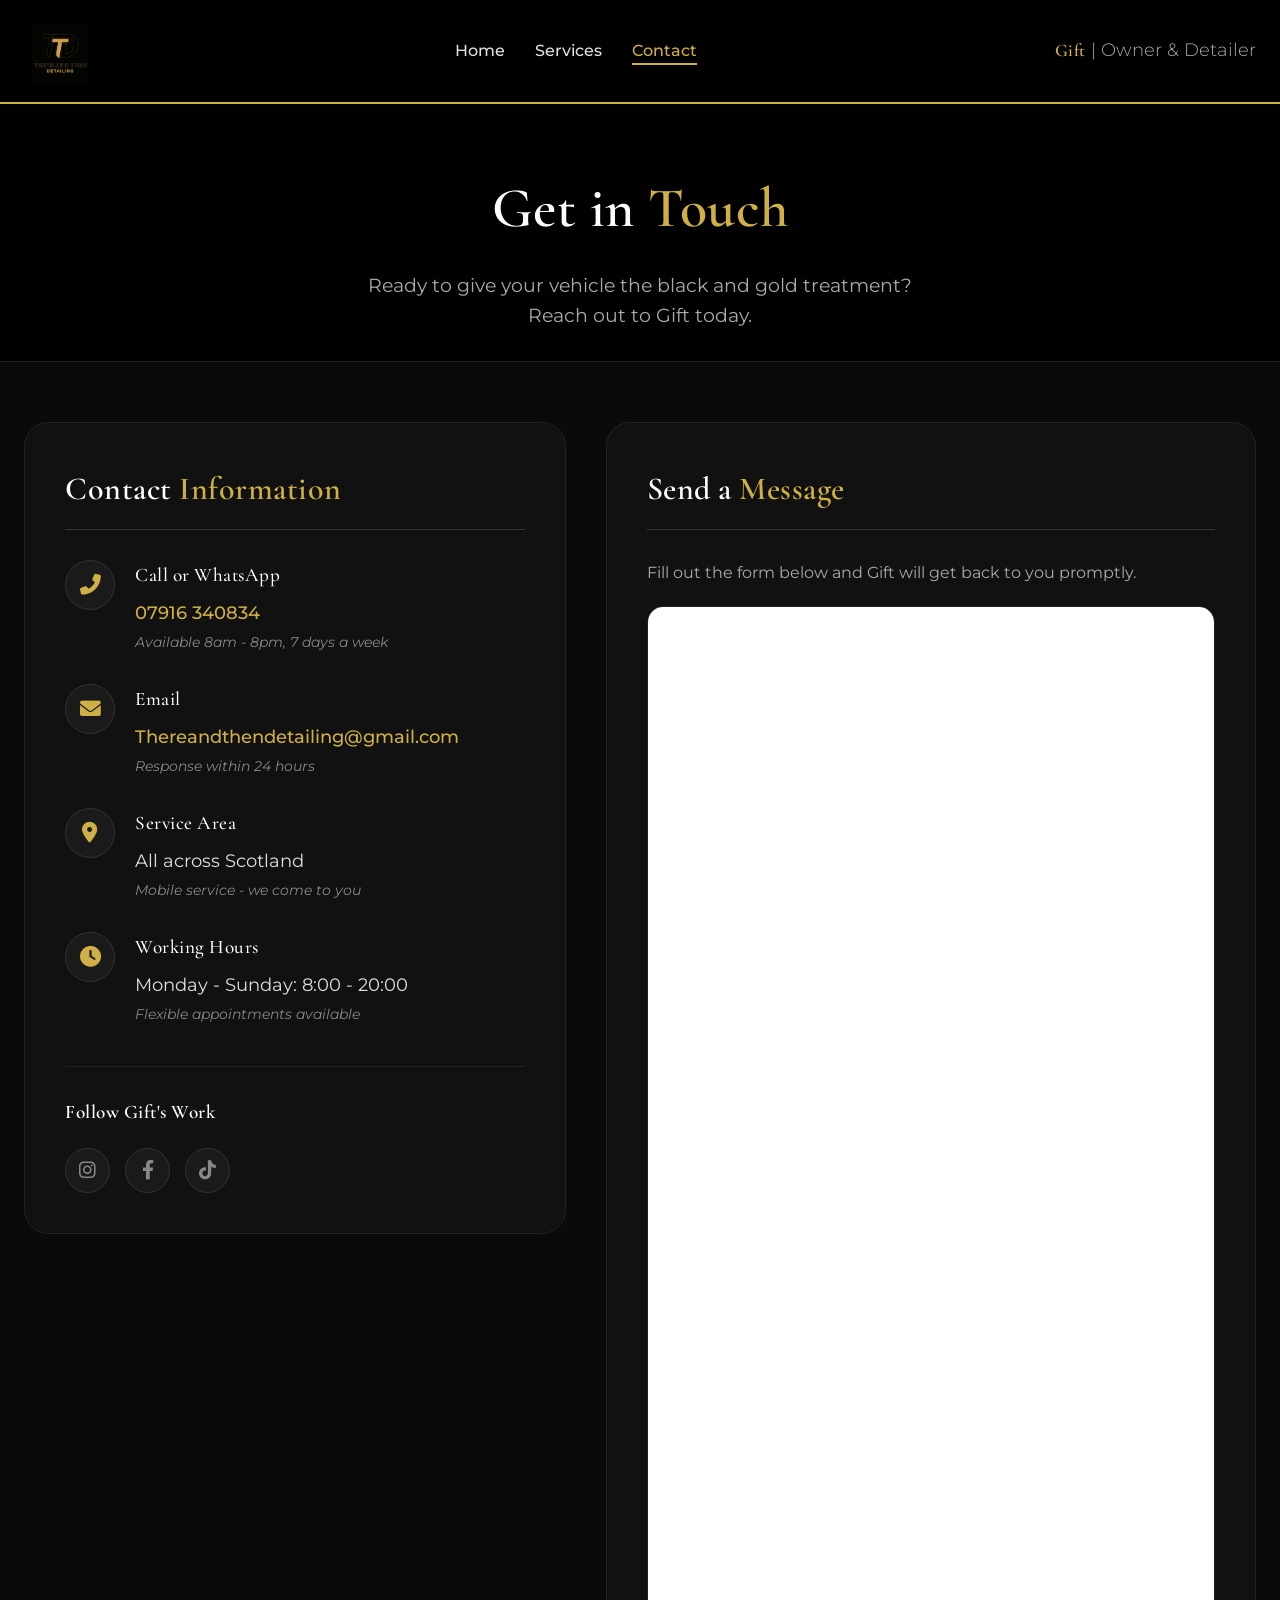
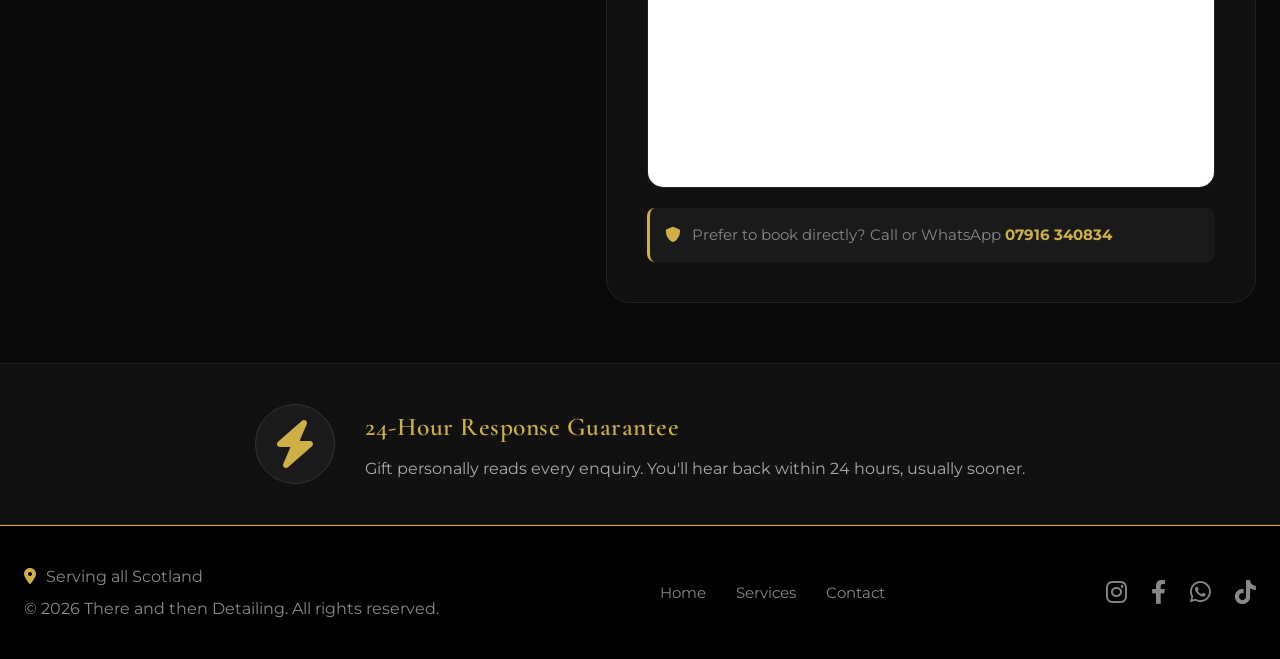
==== contact.html @ ac6754fb "included contact page" ====
<!DOCTYPE html>
<html lang="en">
<head>
  <meta charset="UTF-8">
  <meta name="viewport" content="width=device-width, initial-scale=1.0, maximum-scale=5.0">
  <title>Contact Us | There and then Detailing</title>
  
  <!-- SEO Meta -->
  <meta name="description" content="Contact There and then Detailing in Scotland. Book Gift for premium mobile car detailing. Call 07916340834 or email Thereandthendetailing@gmail.com">
  <meta name="keywords" content="contact car detailing Scotland, book valet, Gift detailer, mobile car wash contact">
  
  <!-- Open Graph -->
  <meta property="og:title" content="Contact There and then Detailing | Scotland">
  <meta property="og:description" content="Get in touch with Gift for premium black and gold detailing services.">
  <meta property="og:image" content="images/social-preview.jpg">
  
  <!-- Fonts & Icons -->
  <link rel="preconnect" href="https://fonts.googleapis.com">
  <link rel="preconnect" href="https://fonts.gstatic.com" crossorigin>
  <link href="https://fonts.googleapis.com/css2?family=Cormorant+Garamond:wght@400;600;700&family=Montserrat:wght@300;400;500;600&display=swap" rel="stylesheet">
  <link rel="stylesheet" href="https://cdnjs.cloudflare.com/ajax/libs/font-awesome/6.0.0-beta3/css/all.min.css">
  
  <!-- CSS -->
  <link rel="stylesheet" href="css/styles.css">
  <!-- Contact page specific styles -->
  <link rel="stylesheet" href="css/contact.css">
</head>
<body>
  <!-- HEADER (same as home page) -->
  <header class="header">
    <div class="container header-container">
      <div class="logo-area">
        <img src="images/Photo%2025-01-2026%2C%2010%2013%2051.jpg" alt="There and then Detailing Logo" class="logo-img" onerror="this.style.display='none'; this.nextElementSibling.style.display='block';">
        <div class="logo-fallback">There & Then</div>
      </div>
      <nav class="main-nav">
        <ul class="nav-links">
          <li><a href="index.html">Home</a></li>
          <li><a href="index.html#services">Services</a></li>
          <li><a href="contact.html" class="active">Contact</a></li>
        </ul>
      </nav>
      <div class="owner-tag">
        <span class="gold-text">Gift</span> <span class="owner-title">| Owner & Detailer</span>
      </div>
    </div>
  </header>

  <!-- CONTACT HERO -->
  <section class="contact-hero">
    <div class="container">
      <h1 class="page-title">Get in <span class="gold-text">Touch</span></h1>
      <p class="page-subtitle">Ready to give your vehicle the black and gold treatment? Reach out to Gift today.</p>
    </div>
  </section>

  <!-- CONTACT GRID -->
  <section class="contact-section">
    <div class="container">
      <div class="contact-grid">
        <!-- LEFT COLUMN - Contact Details -->
        <div class="contact-details-card">
          <h2 class="contact-card-title">Contact <span class="gold-text">Information</span></h2>
          
          <div class="contact-info-list">
            <!-- Phone -->
            <div class="contact-info-item">
              <div class="contact-icon">
                <i class="fas fa-phone-alt"></i>
              </div>
              <div class="contact-text">
                <h3>Call or WhatsApp</h3>
                <a href="tel:+447916340834" class="contact-link">07916 340834</a>
                <p class="contact-note">Available 8am - 8pm, 7 days a week</p>
              </div>
            </div>
            
            <!-- Email -->
            <div class="contact-info-item">
              <div class="contact-icon">
                <i class="fas fa-envelope"></i>
              </div>
              <div class="contact-text">
                <h3>Email</h3>
                <a href="mailto:Thereandthendetailing@gmail.com" class="contact-link">Thereandthendetailing@gmail.com</a>
                <p class="contact-note">Response within 24 hours</p>
              </div>
            </div>
            
            <!-- Location -->
            <div class="contact-info-item">
              <div class="contact-icon">
                <i class="fas fa-map-marker-alt"></i>
              </div>
              <div class="contact-text">
                <h3>Service Area</h3>
                <p class="contact-location">All across Scotland</p>
                <p class="contact-note">Mobile service - we come to you</p>
              </div>
            </div>
            
            <!-- Hours -->
            <div class="contact-info-item">
              <div class="contact-icon">
                <i class="fas fa-clock"></i>
              </div>
              <div class="contact-text">
                <h3>Working Hours</h3>
                <p class="contact-hours">Monday - Sunday: 8:00 - 20:00</p>
                <p class="contact-note">Flexible appointments available</p>
              </div>
            </div>
          </div>
          
          <!-- Social Links -->
          <div class="contact-social">
            <h3>Follow Gift's Work</h3>
            <div class="social-icons">
              <a href="#" aria-label="Instagram" class="social-icon"><i class="fab fa-instagram"></i></a>
              <a href="#" aria-label="Facebook" class="social-icon"><i class="fab fa-facebook-f"></i></a>
              <a href="#" aria-label="TikTok" class="social-icon"><i class="fab fa-tiktok"></i></a>
            </div>
          </div>
        </div>
        
        <!-- RIGHT COLUMN - Google Form -->
        <div class="contact-form-card">
          <h2 class="contact-card-title">Send a <span class="gold-text">Message</span></h2>
          <p class="form-intro">Fill out the form below and Gift will get back to you promptly.</p>
          
          <!-- Embedded Google Form -->
          <div class="form-container">
            <iframe src="https://docs.google.com/forms/d/e/1FAIpQLSdb9UoW27sQHLyPs6MBSXaahtcK2TwnNfQtTQ6817Glws_oNw/viewform?embedded=true" 
                    class="google-form"
                    frameborder="0" 
                    marginheight="0" 
                    marginwidth="0">
              Loading…
            </iframe>
          </div>
          
          <!-- Alternative direct contact note -->
          <p class="form-note">
            <i class="fas fa-shield-alt gold-icon"></i> 
            Prefer to book directly? Call or WhatsApp <strong>07916 340834</strong>
          </p>
        </div>
      </div>
    </div>
  </section>

  <!-- QUICK RESPONSE GUARANTEE -->
  <section class="response-banner">
    <div class="container">
      <div class="response-content">
        <i class="fas fa-bolt response-icon"></i>
        <div class="response-text">
          <h3>24-Hour Response Guarantee</h3>
          <p>Gift personally reads every enquiry. You'll hear back within 24 hours, usually sooner.</p>
        </div>
      </div>
    </div>
  </section>

  <!-- FOOTER -->
  <footer class="footer">
    <div class="container footer-content">
      <div class="footer-info">
        <p><i class="fas fa-map-marker-alt gold-icon"></i> Serving all Scotland</p>
        <p>&copy; 2026 There and then Detailing. All rights reserved.</p>
      </div>
      <div class="footer-nav">
        <a href="index.html">Home</a>
        <a href="index.html#services">Services</a>
        <a href="contact.html">Contact</a>
      </div>
      <div class="footer-social">
        <a href="https://www.instagram.com/thereandthendetailing/" aria-label="Instagram"><i class="fab fa-instagram"></i></a>
        <a href="https://www.facebook.com/ThereAndThenDetailing" aria-label="Facebook"><i class="fab fa-facebook-f"></i></a>
        <a href="https://wa.me/message/XXR4GZSARVKXA1" target="_blank" aria-label="WhatsApp">
        <i class="fab fa-whatsapp"></i>
        </a>
        <a href="https://www.tiktok.com/@thereandthendetailing" target="_blank" aria-label="TikTok">
        <i class="fab fa-tiktok"></i>
        </a>
      </div>
    </div>
  </footer>

  <!-- JavaScript -->
  <script src="js/script.js"></script>
</body>
</html>
---- css/styles.css ----
/* ===== css/styles.css ===== */
/* Black & Gold Theme - High End Detailing */

* {
  margin: 0;
  padding: 0;
  box-sizing: border-box;
}

body {
  font-family: 'Montserrat', sans-serif;
  background-color: #0a0a0a; /* deep black */
  color: #e0e0e0;
  line-height: 1.6;
  scroll-behavior: smooth;
}

h1, h2, h3, h4, .gold-text {
  font-family: 'Cormorant Garamond', serif;
  font-weight: 600;
  letter-spacing: 0.5px;
}

.container {
  max-width: 1280px;
  margin: 0 auto;
  padding: 0 24px;
}

/* HEADER */
.header {
  background: #000000;
  border-bottom: 2px solid #cfb046;
  padding: 16px 0;
  position: sticky;
  top: 0;
  z-index: 100;
}

.header-container {
  display: flex;
  align-items: center;
  justify-content: space-between;
  flex-wrap: wrap;
  gap: 16px;
}

.logo-area {
  display: flex;
  align-items: center;
  gap: 16px;
}

.logo-img {
  height: 70px;
  width: auto;
  max-width: 200px;
  object-fit: contain;
  padding: 4px 8px;
  border-radius: 4px;
}

.logo-fallback {
  display: none;
  font-size: 1.8rem;
  font-weight: 700;
  color: #cfb046;
  font-family: 'Cormorant Garamond', serif;
}

/* Navigation Styles - Integrated */
.main-nav {
  margin: 0 20px;
}

.nav-links {
  display: flex;
  list-style: none;
  gap: 30px;
}

.nav-links a {
  color: #e0e0e0;
  text-decoration: none;
  font-weight: 500;
  transition: color 0.3s ease;
  position: relative;
  font-size: 1rem;
}

.nav-links a:hover,
.nav-links a.active {
  color: #cfb046;
}

.nav-links a.active::after {
  content: '';
  position: absolute;
  bottom: -5px;
  left: 0;
  width: 100%;
  height: 2px;
  background: #cfb046;
}

.owner-tag {
  font-size: 1.1rem;
}

.owner-tag .gold-text {
  color: #cfb046;
  font-weight: 600;
}

.owner-title {
  color: #aaa;
  font-weight: 300;
}

/* HERO */
.hero {
  background: linear-gradient(rgba(0, 0, 0, 0.85), rgba(0, 0, 0, 0.9)), url('https://images.unsplash.com/photo-1607863680198-23d4b2565df6?ixlib=rb-4.0.3&auto=format&fit=crop&w=2070&q=80');
  background-size: cover;
  background-position: center 30%;
  min-height: 500px;
  display: flex;
  align-items: center;
  text-align: center;
  border-bottom: 1px solid #cfb046;
}

.hero-content {
  max-width: 800px;
  margin: 0 auto;
}

.hero-title {
  font-size: 3.5rem;
  font-weight: 700;
  margin-bottom: 16px;
  color: #fff;
}

.hero-subtitle {
  font-size: 1.3rem;
  margin-bottom: 32px;
  color: #ccc;
}

.btn {
  display: inline-block;
  padding: 14px 36px;
  text-decoration: none;
  font-weight: 600;
  letter-spacing: 1px;
  transition: all 0.3s ease;
  border: 2px solid transparent;
}

.btn-gold {
  background: #cfb046;
  color: #000;
  border-color: #cfb046;
}

.btn-gold:hover {
  background: transparent;
  color: #cfb046;
}

/* SECTION TITLES */
.section-title {
  font-size: 2.8rem;
  text-align: center;
  margin-bottom: 16px;
  color: #fff;
}

.section-subtitle {
  text-align: center;
  color: #aaa;
  margin-bottom: 48px;
  font-size: 1.1rem;
}

.gold-text {
  color: #cfb046;
}

.gold-icon {
  color: #cfb046;
  margin-right: 6px;
}

/* FILTER BAR */
.filter-sort-bar {
  display: flex;
  flex-wrap: wrap;
  justify-content: space-between;
  align-items: center;
  background: #111;
  padding: 20px 24px;
  border-radius: 8px;
  margin-bottom: 40px;
  border-left: 4px solid #cfb046;
  gap: 20px;
}

.filter-group, .sort-group {
  display: flex;
  align-items: center;
  gap: 12px;
  flex-wrap: wrap;
}

.filter-group label, .sort-group label {
  font-weight: 500;
  color: #cfb046;
}

.filter-select {
  background: #1e1e1e;
  border: 1px solid #333;
  color: #fff;
  padding: 10px 20px;
  border-radius: 40px;
  font-family: 'Montserrat', sans-serif;
  cursor: pointer;
  outline: none;
  min-width: 200px;
}

.filter-select:hover {
  border-color: #cfb046;
}

/* SERVICES GRID */
.services-grid {
  display: grid;
  grid-template-columns: repeat(auto-fill, minmax(320px, 1fr));
  gap: 30px;
  margin-bottom: 40px;
}

.service-card {
  background: #111;
  border: 1px solid #222;
  border-radius: 16px;
  padding: 28px 24px;
  transition: transform 0.3s ease, border-color 0.3s ease;
  box-shadow: 0 10px 20px rgba(0,0,0,0.5);
  display: flex;
  flex-direction: column;
}

.service-card:hover {
  transform: translateY(-5px);
  border-color: #cfb046;
}

.service-header {
  display: flex;
  justify-content: space-between;
  align-items: center;
  margin-bottom: 16px;
  padding-bottom: 12px;
  border-bottom: 1px dashed #333;
}

.service-name {
  font-size: 1.8rem;
  font-weight: 700;
  color: #fff;
}

.service-badge {
  background: #cfb046;
  color: #000;
  padding: 4px 10px;
  border-radius: 40px;
  font-size: 0.8rem;
  font-weight: 600;
  letter-spacing: 0.5px;
}

.service-price {
  margin-bottom: 20px;
}

.price-row {
  display: flex;
  justify-content: space-between;
  padding: 8px 0;
  border-bottom: 1px dotted #2a2a2a;
}

.price-label {
  color: #aaa;
  font-weight: 400;
}

.price-value {
  color: #cfb046;
  font-weight: 600;
  font-size: 1.2rem;
}

.service-features {
  list-style: none;
  margin: 16px 0 20px;
  flex-grow: 1;
}

.service-features li {
  padding: 8px 0;
  border-bottom: 1px solid #1e1e1e;
  display: flex;
  align-items: center;
  gap: 10px;
}

.service-features li i {
  color: #cfb046;
  font-size: 0.9rem;
  width: 20px;
}

.service-card .btn {
  margin-top: 16px;
  text-align: center;
  background: transparent;
  border: 1px solid #cfb046;
  color: #cfb046;
  padding: 12px;
  border-radius: 40px;
  font-size: 0.9rem;
}

.service-card .btn:hover {
  background: #cfb046;
  color: #000;
}

/* TERMS NOTE */
.terms-note {
  background: #111;
  padding: 24px;
  border-radius: 8px;
  margin: 40px 0;
  border-left: 6px solid #cfb046;
  font-size: 0.95rem;
  color: #ccc;
}

.terms-note i {
  font-size: 1.2rem;
}

/* TEAM SECTION */
.team {
  background: #0a0a0a;
  padding: 60px 0;
  border-top: 1px solid #222;
  border-bottom: 1px solid #222;
}

.owner-card {
  display: flex;
  align-items: center;
  gap: 50px;
  background: #111;
  border-radius: 24px;
  padding: 40px;
  max-width: 900px;
  margin: 0 auto;
  border: 1px solid #2a2a2a;
}

.owner-info h3 {
  font-size: 2.2rem;
  color: #cfb046;
  margin-bottom: 8px;
}

.owner-role {
  color: #888;
  margin-bottom: 16px;
  font-weight: 300;
  letter-spacing: 1px;
}

.owner-bio {
  color: #ccc;
  line-height: 1.8;
}

.owner-image-placeholder {
  font-size: 160px;
  color: #2a2a2a;
  line-height: 1;
}

.owner-image-placeholder i {
  color: #333;
}

/* FOOTER */
.footer {
  background: #000;
  padding: 32px 0;
  border-top: 1px solid #cfb046;
}

.footer-content {
  display: flex;
  justify-content: space-between;
  align-items: center;
  flex-wrap: wrap;
  gap: 24px;
}

.footer-info p {
  color: #888;
  margin: 6px 0;
}

/* Footer Navigation */
.footer-nav {
  display: flex;
  gap: 30px;
}

.footer-nav a {
  color: #888;
  text-decoration: none;
  transition: color 0.3s ease;
  font-size: 0.95rem;
}

.footer-nav a:hover {
  color: #cfb046;
}

.footer-social {
  display: flex;
  gap: 24px;
}

.footer-social a {
  color: #888;
  font-size: 1.5rem;
  transition: color 0.3s ease;
}

.footer-social a:hover {
  color: #cfb046;
}

/* ===== RESPONSIVE STYLES ===== */
/* Large Tablets */
@media (max-width: 992px) {
  .header-container {
    justify-content: center;
  }
  
  .main-nav {
    order: 3;
    width: 100%;
    margin: 10px 0 0;
  }
  
  .nav-links {
    justify-content: center;
    flex-wrap: wrap;
  }
  
  .owner-tag {
    margin-left: auto;
  }
}

/* Tablets */
@media (max-width: 768px) {
  .hero-title {
    font-size: 2.5rem;
  }
  
  .hero-subtitle {
    font-size: 1.1rem;
  }
  
  .section-title {
    font-size: 2.2rem;
  }
  
  .filter-sort-bar {
    flex-direction: column;
    align-items: stretch;
  }
  
  .filter-group, .sort-group {
    justify-content: space-between;
  }
  
  .filter-select {
    width: 100%;
  }
  
  .owner-card {
    flex-direction: column;
    text-align: center;
    padding: 30px 20px;
    gap: 20px;
  }
  
  .owner-image-placeholder {
    font-size: 120px;
  }
  
  .services-grid {
    grid-template-columns: 1fr;
  }
  
  .footer-content {
    flex-direction: column;
    text-align: center;
    gap: 20px;
  }
  
  .footer-nav {
    justify-content: center;
  }
  
  .footer-social {
    justify-content: center;
  }
}

/* Mobile Phones */
@media (max-width: 480px) {
  .header-container {
    flex-direction: column;
    text-align: center;
  }
  
  .logo-area {
    justify-content: center;
  }
  
  .logo-img {
    height: 60px;
  }
  
  .main-nav {
    margin: 10px 0;
  }
  
  .nav-links {
    gap: 15px;
  }
  
  .nav-links a {
    font-size: 0.9rem;
  }
  
  .owner-tag {
    font-size: 1rem;
  }
  
  .hero {
    min-height: 400px;
  }
  
  .hero-title {
    font-size: 2rem;
  }
  
  .hero-subtitle {
    font-size: 1rem;
    margin-bottom: 24px;
  }
  
  .btn {
    padding: 12px 28px;
    font-size: 0.9rem;
  }
  
  .section-title {
    font-size: 1.8rem;
  }
  
  .section-subtitle {
    font-size: 1rem;
    margin-bottom: 30px;
  }
  
  .filter-sort-bar {
    padding: 15px;
  }
  
  .filter-group, .sort-group {
    flex-direction: column;
    align-items: flex-start;
    width: 100%;
  }
  
  .filter-group label, .sort-group label {
    margin-bottom: 5px;
  }
  
  .service-card {
    padding: 20px 16px;
  }
  
  .service-name {
    font-size: 1.5rem;
  }
  
  .price-row {
    flex-direction: column;
    gap: 4px;
  }
  
  .price-label {
    font-size: 0.9rem;
  }
  
  .price-value {
    font-size: 1.1rem;
  }
  
  .service-features li {
    font-size: 0.9rem;
  }
  
  .terms-note {
    padding: 18px;
    font-size: 0.85rem;
  }
  
  .owner-info h3 {
    font-size: 1.8rem;
  }
  
  .owner-role {
    font-size: 0.9rem;
  }
  
  .owner-bio {
    font-size: 0.9rem;
  }
  
  .footer-nav {
    flex-wrap: wrap;
    gap: 20px;
  }
  
  .footer-nav a {
    font-size: 0.9rem;
  }
  
  .footer-social {
    gap: 20px;
  }
  
  .footer-social a {
    font-size: 1.3rem;
  }
}

/* Small Mobile Phones */
@media (max-width: 360px) {
  .nav-links {
    gap: 10px;
  }
  
  .nav-links a {
    font-size: 0.8rem;
  }
  
  .hero-title {
    font-size: 1.8rem;
  }
  
  .service-name {
    font-size: 1.3rem;
  }
  
  .service-badge {
    font-size: 0.7rem;
    padding: 3px 8px;
  }
}
---- css/contact.css ----
/* ===== css/contact.css ===== */
/* Contact page specific styles - Black & Gold Theme */

/* Navigation styles (add to main styles.css as well) */
.main-nav {
  margin: 0 20px;
}

.nav-links {
  display: flex;
  list-style: none;
  gap: 30px;
}

.nav-links a {
  color: #e0e0e0;
  text-decoration: none;
  font-weight: 500;
  transition: color 0.3s ease;
  position: relative;
}

.nav-links a:hover,
.nav-links a.active {
  color: #cfb046;
}

.nav-links a.active::after {
  content: '';
  position: absolute;
  bottom: -5px;
  left: 0;
  width: 100%;
  height: 2px;
  background: #cfb046;
}

/* Contact Hero */
.contact-hero {
  padding: 60px 0 30px;
  background: linear-gradient(rgba(0, 0, 0, 0.9), rgba(0, 0, 0, 0.95));
  text-align: center;
  border-bottom: 1px solid #222;
}

.page-title {
  font-size: 3.5rem;
  color: #fff;
  margin-bottom: 16px;
}

.page-subtitle {
  font-size: 1.2rem;
  color: #aaa;
  max-width: 600px;
  margin: 0 auto;
}

/* Contact Section */
.contact-section {
  padding: 60px 0;
  background: #0a0a0a;
}

.contact-grid {
  display: grid;
  grid-template-columns: 1fr 1.2fr;
  gap: 40px;
  align-items: start;
}

/* Cards */
.contact-details-card,
.contact-form-card {
  background: #111;
  border: 1px solid #222;
  border-radius: 24px;
  padding: 40px;
  transition: transform 0.3s ease, border-color 0.3s ease;
}

.contact-details-card:hover,
.contact-form-card:hover {
  border-color: #cfb046;
  transform: translateY(-5px);
}

.contact-card-title {
  font-size: 2rem;
  color: #fff;
  margin-bottom: 30px;
  font-family: 'Cormorant Garamond', serif;
  border-bottom: 1px solid #333;
  padding-bottom: 15px;
}

/* Contact Info List */
.contact-info-list {
  display: flex;
  flex-direction: column;
  gap: 30px;
  margin-bottom: 40px;
}

.contact-info-item {
  display: flex;
  gap: 20px;
  align-items: flex-start;
}

.contact-icon {
  width: 50px;
  height: 50px;
  background: #1a1a1a;
  border-radius: 50%;
  display: flex;
  align-items: center;
  justify-content: center;
  border: 1px solid #333;
  transition: all 0.3s ease;
}

.contact-info-item:hover .contact-icon {
  border-color: #cfb046;
  background: #222;
}

.contact-icon i {
  font-size: 1.3rem;
  color: #cfb046;
}

.contact-text h3 {
  color: #fff;
  font-size: 1.2rem;
  margin-bottom: 8px;
  font-weight: 500;
}

.contact-link {
  color: #cfb046;
  text-decoration: none;
  font-size: 1.1rem;
  font-weight: 500;
  transition: color 0.3s ease;
  display: inline-block;
  margin-bottom: 4px;
}

.contact-link:hover {
  color: #e5c25b;
  text-decoration: underline;
}

.contact-note {
  color: #888;
  font-size: 0.9rem;
  font-style: italic;
}

.contact-location,
.contact-hours {
  color: #e0e0e0;
  font-size: 1.1rem;
  margin-bottom: 4px;
}

/* Social Section */
.contact-social {
  border-top: 1px solid #222;
  padding-top: 30px;
}

.contact-social h3 {
  color: #fff;
  font-size: 1.2rem;
  margin-bottom: 20px;
}

.social-icons {
  display: flex;
  gap: 15px;
}

.social-icon {
  width: 45px;
  height: 45px;
  background: #1a1a1a;
  border-radius: 50%;
  display: flex;
  align-items: center;
  justify-content: center;
  color: #888;
  font-size: 1.2rem;
  transition: all 0.3s ease;
  border: 1px solid #333;
  text-decoration: none;
}

.social-icon:hover {
  background: #cfb046;
  color: #000;
  border-color: #cfb046;
}

/* Form Container */
.form-container {
  margin: 20px 0;
  border-radius: 16px;
  overflow: hidden;
  border: 1px solid #222;
  background: #000;
}

.google-form {
  width: 100%;
  height: 1180px;
  display: block;
  background: #000;
}

/* Form intro and note */
.form-intro {
  color: #aaa;
  margin-bottom: 20px;
  font-size: 1rem;
}

.form-note {
  color: #888;
  font-size: 0.95rem;
  margin-top: 20px;
  padding: 15px;
  background: #1a1a1a;
  border-radius: 8px;
  border-left: 3px solid #cfb046;
}

.form-note i {
  margin-right: 8px;
}

.form-note strong {
  color: #cfb046;
}

/* Response Banner */
.response-banner {
  background: #111;
  padding: 40px 0;
  border-top: 1px solid #222;
  border-bottom: 1px solid #222;
}

.response-content {
  display: flex;
  align-items: center;
  justify-content: center;
  gap: 30px;
  max-width: 800px;
  margin: 0 auto;
  text-align: left;
}

.response-icon {
  font-size: 3rem;
  color: #cfb046;
  background: #1a1a1a;
  width: 80px;
  height: 80px;
  border-radius: 50%;
  display: flex;
  align-items: center;
  justify-content: center;
  border: 1px solid #333;
}

.response-text h3 {
  color: #cfb046;
  font-size: 1.6rem;
  margin-bottom: 8px;
  font-family: 'Cormorant Garamond', serif;
}

.response-text p {
  color: #aaa;
  font-size: 1rem;
}

/* Footer navigation */
.footer-nav {
  display: flex;
  gap: 30px;
}

.footer-nav a {
  color: #888;
  text-decoration: none;
  transition: color 0.3s ease;
}

.footer-nav a:hover {
  color: #cfb046;
}

/* Responsive Design */
@media (max-width: 992px) {
  .contact-grid {
    grid-template-columns: 1fr;
    gap: 30px;
  }
  
  .page-title {
    font-size: 2.8rem;
  }
}

@media (max-width: 768px) {
  .header-container {
    flex-direction: column;
    gap: 15px;
  }
  
  .nav-links {
    gap: 20px;
  }
  
  .contact-details-card,
  .contact-form-card {
    padding: 30px 20px;
  }
  
  .contact-info-item {
    flex-direction: column;
    align-items: center;
    text-align: center;
  }
  
  .contact-icon {
    margin-bottom: 10px;
  }
  
  .response-content {
    flex-direction: column;
    text-align: center;
    gap: 15px;
  }
  
  .footer-content {
    flex-direction: column;
    text-align: center;
    gap: 20px;
  }
  
  .google-form {
    height: 1300px; /* Slightly taller for mobile */
  }
}

@media (max-width: 480px) {
  .page-title {
    font-size: 2.2rem;
  }
  
  .nav-links {
    flex-wrap: wrap;
    justify-content: center;
  }
  
  .contact-card-title {
    font-size: 1.8rem;
  }
  
  .google-form {
    height: 1400px;
  }
}

/* Google Form Dark Theme Override */
.google-form {
  color-scheme: dark;
}

/* Ensure iframe content is readable */
.google-form {
  background: #000;
}

/* Loading state */
.google-form::before {
  content: "Loading form...";
  display: block;
  padding: 40px;
  text-align: center;
  color: #888;
}
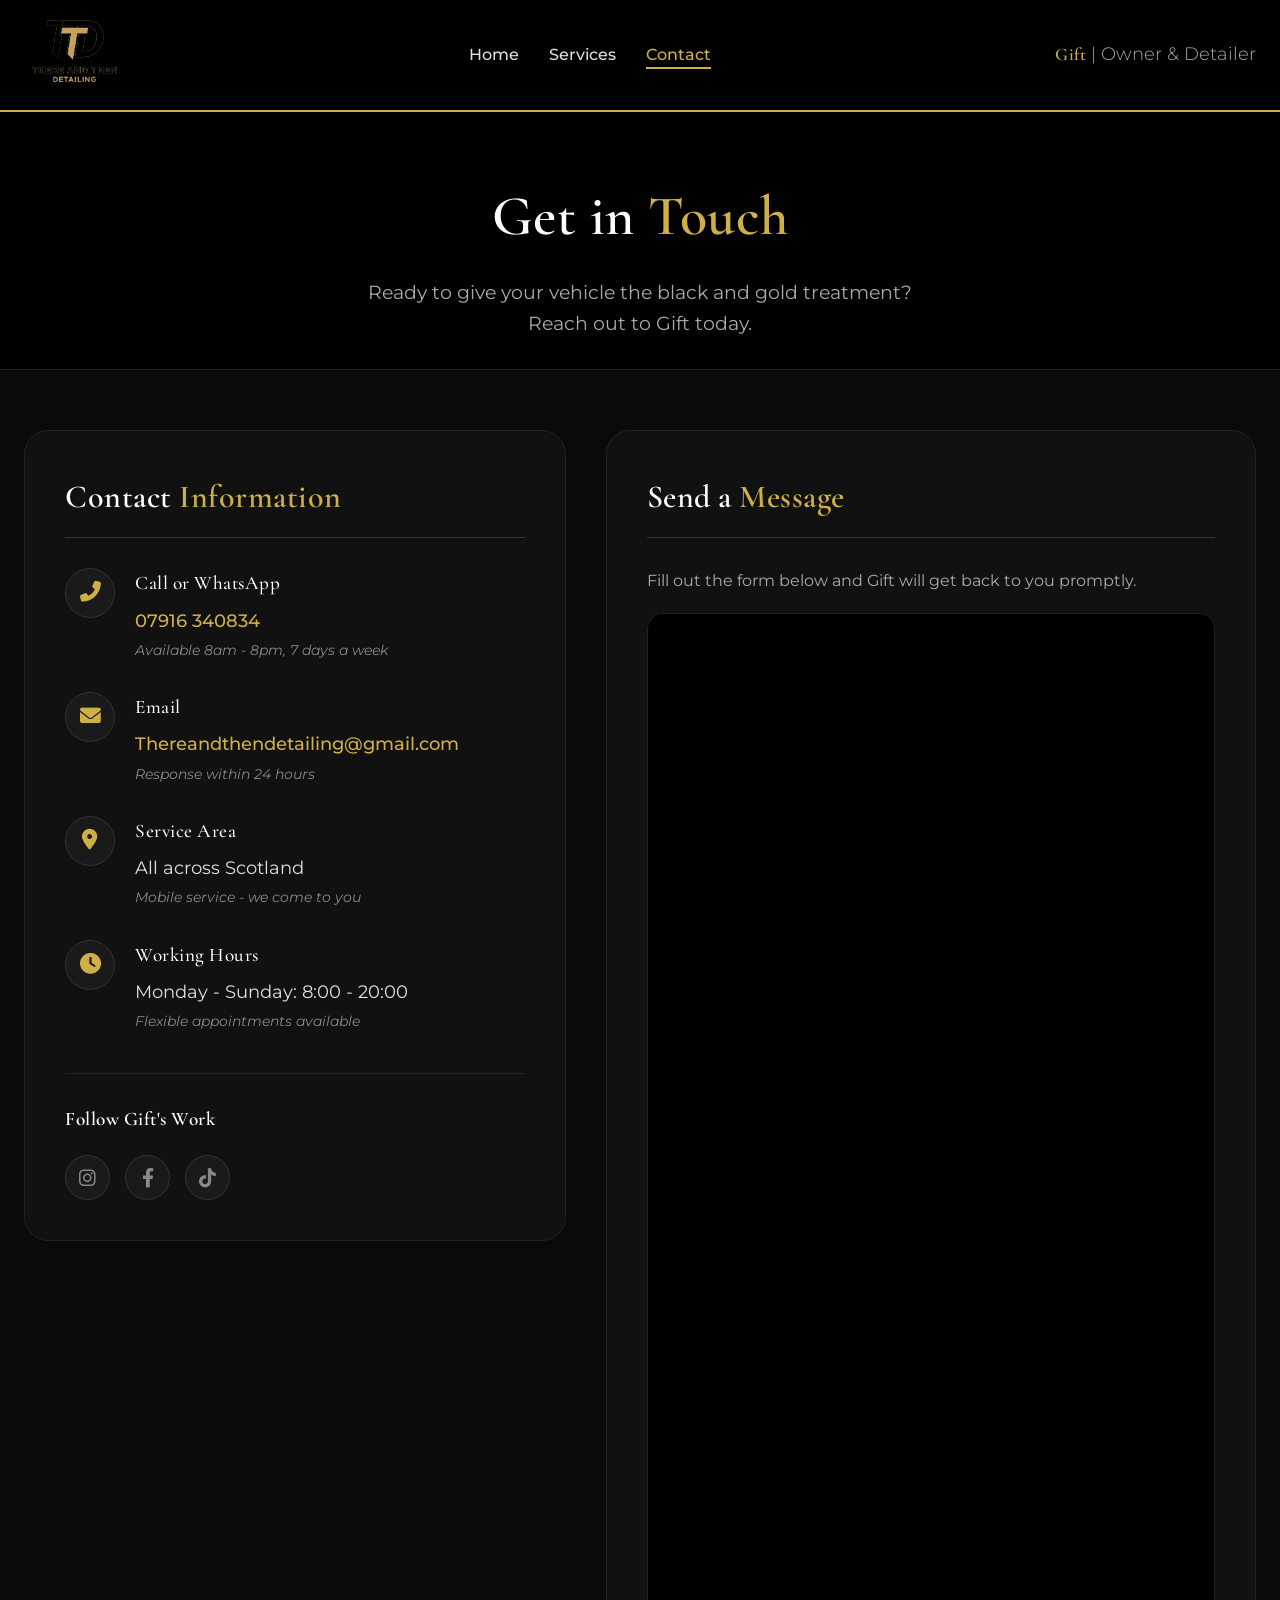
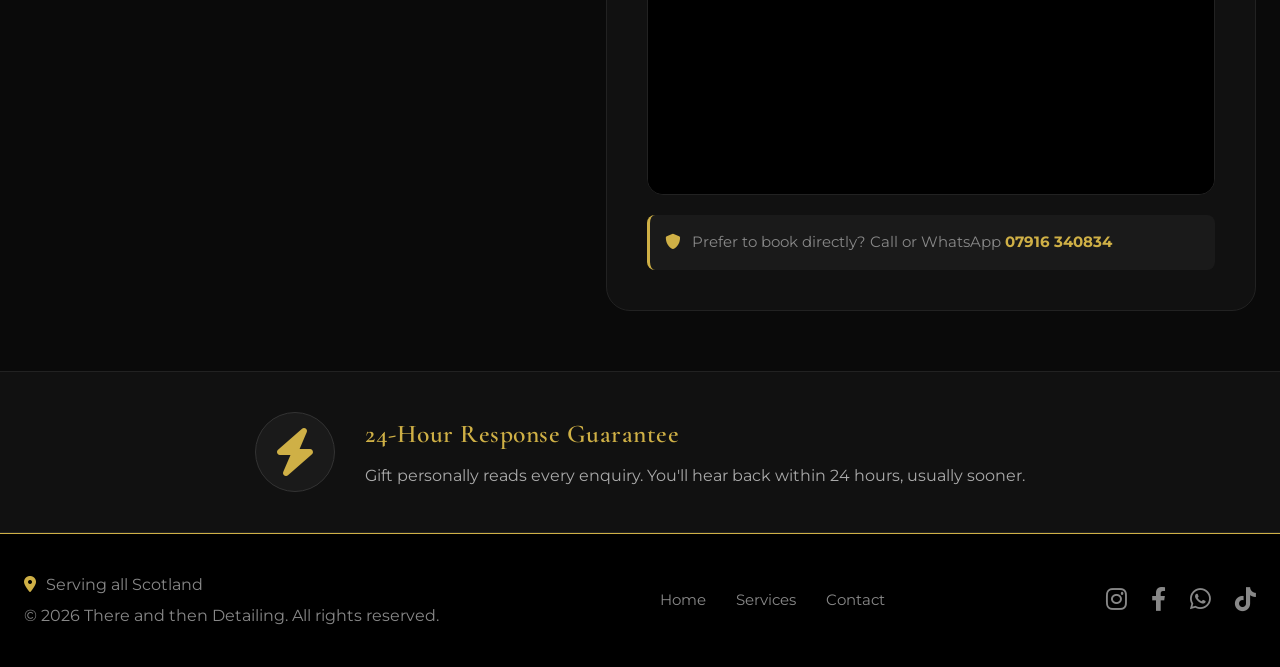
==== commit 6d5a64e3: "updated logo and added hyperlink to logo" ====
--- a/contact.html
+++ b/contact.html
@@ -30,7 +30,7 @@
   <header class="header">
     <div class="container header-container">
       <div class="logo-area">
-        <img src="images/Photo%2025-01-2026%2C%2010%2013%2051.jpg" alt="There and then Detailing Logo" class="logo-img" onerror="this.style.display='none'; this.nextElementSibling.style.display='block';">
+        <a href="index.html"><img src="images/Logo_Transparent.PNG" alt="There and then Detailing Logo" class="logo-img" onerror="this.style.display='none'; this.nextElementSibling.style.display='block';"></a>
         <div class="logo-fallback">There & Then</div>
       </div>
       <nav class="main-nav">
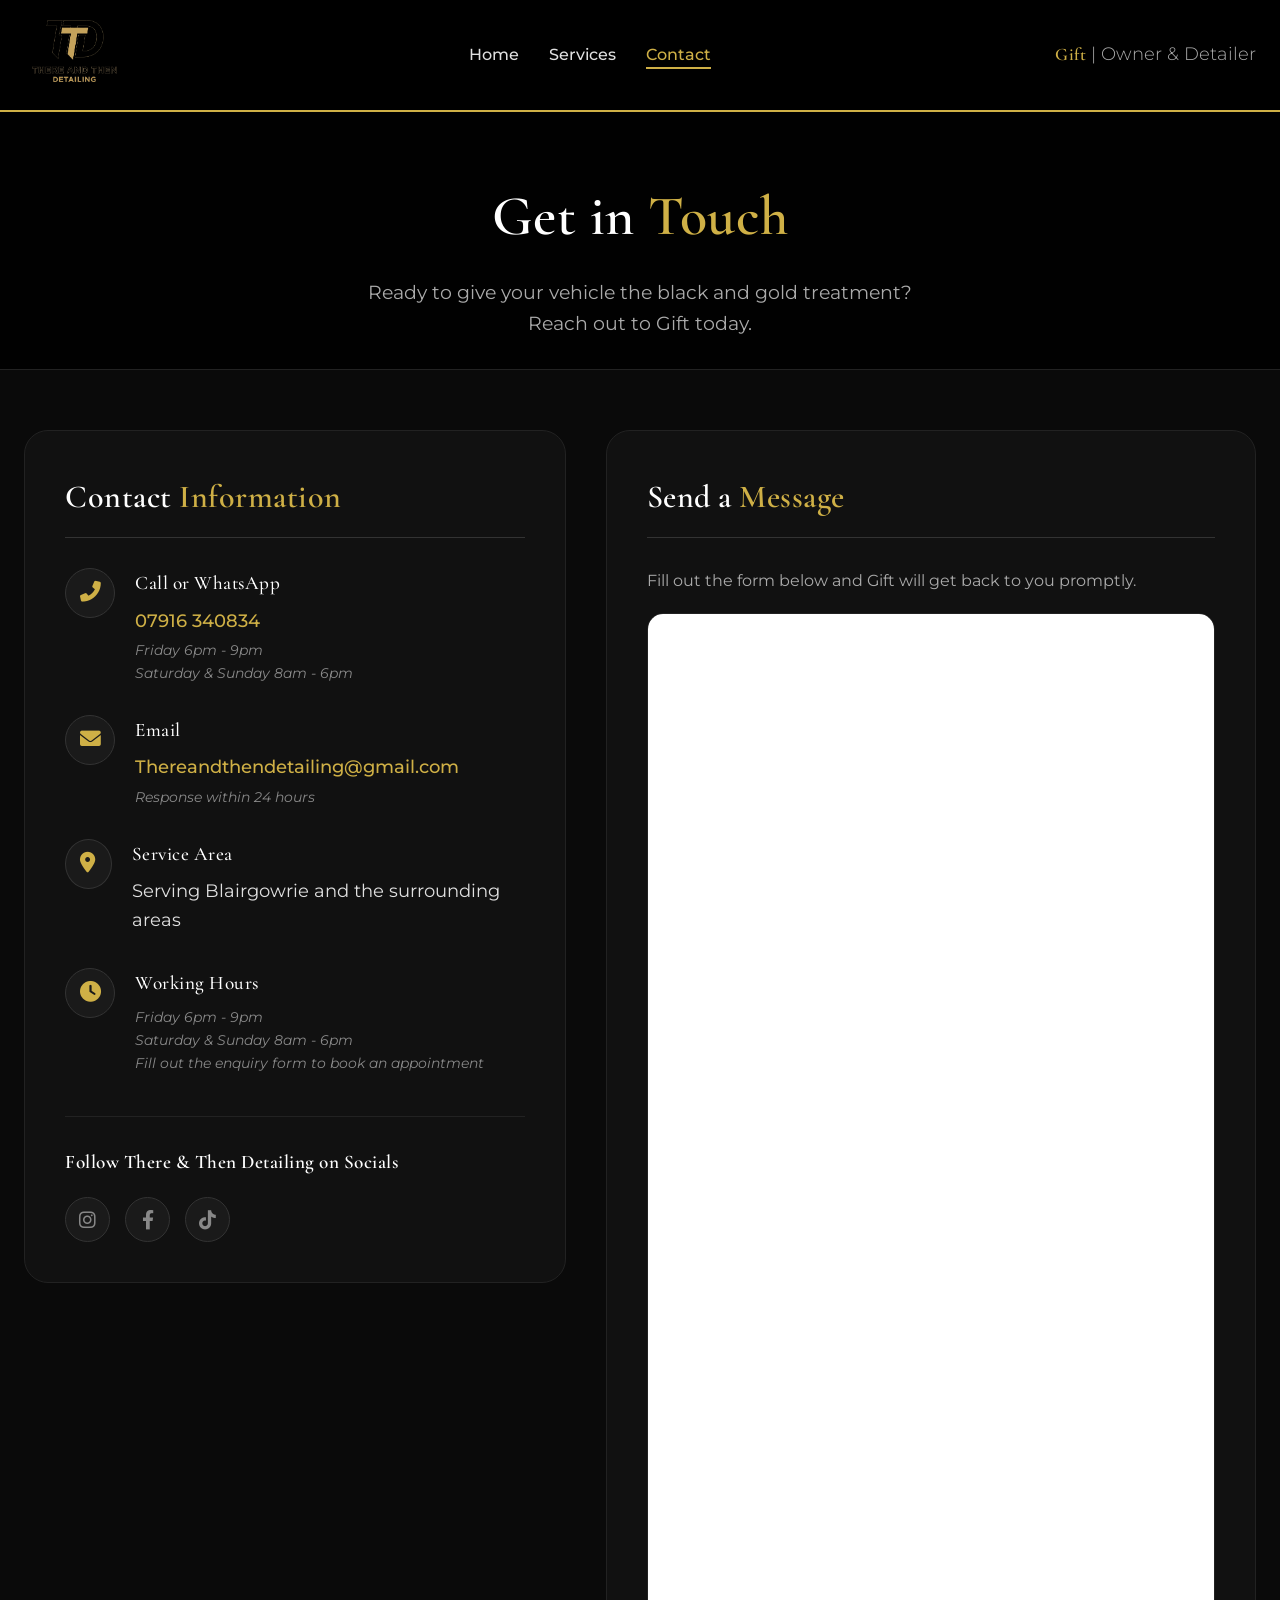
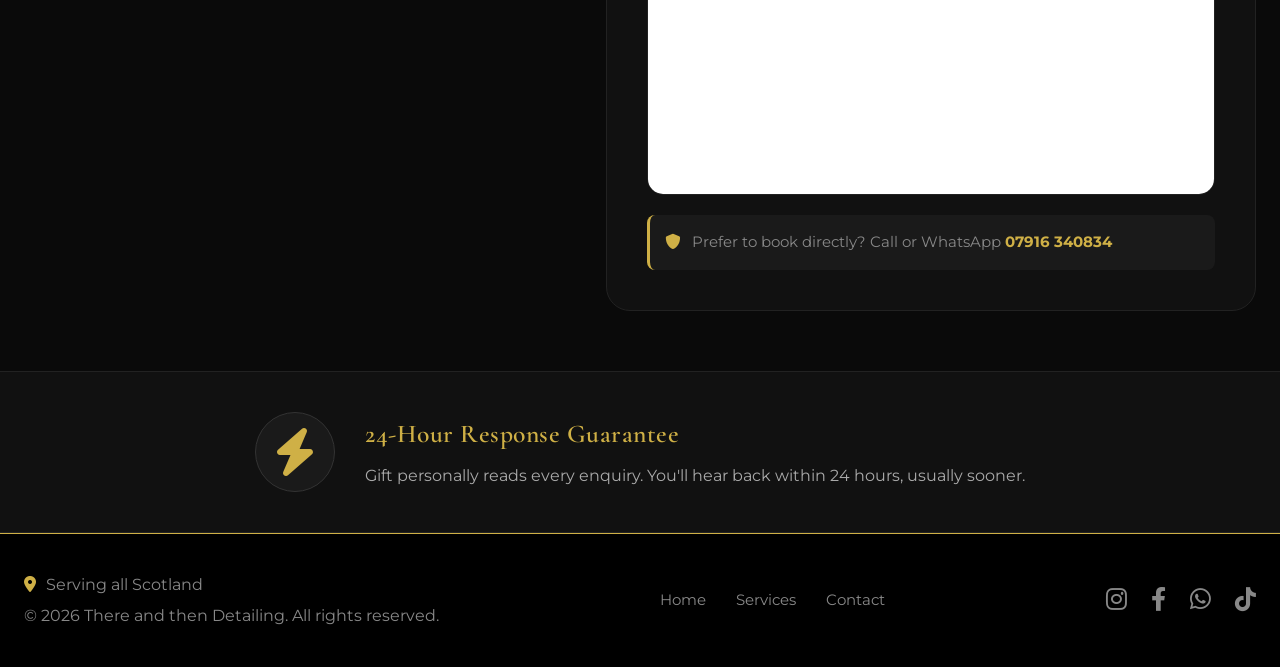
==== commit 4ed97df7: "-Made updates based on client request" ====
--- a/contact.html
+++ b/contact.html
@@ -71,7 +71,8 @@
               <div class="contact-text">
                 <h3>Call or WhatsApp</h3>
                 <a href="tel:+447916340834" class="contact-link">07916 340834</a>
-                <p class="contact-note">Available 8am - 8pm, 7 days a week</p>
+                <p class="contact-note">Friday 6pm - 9pm</p>
+                <p class="contact-note">Saturday & Sunday 8am - 6pm</p>
               </div>
             </div>
             
@@ -94,8 +95,8 @@
               </div>
               <div class="contact-text">
                 <h3>Service Area</h3>
-                <p class="contact-location">All across Scotland</p>
-                <p class="contact-note">Mobile service - we come to you</p>
+                <p class="contact-location">Serving Blairgowrie and the surrounding areas</p>
+                <!-- <p class="contact-note">Mobile service - we come to you</p> -->
               </div>
             </div>
             
@@ -106,15 +107,16 @@
               </div>
               <div class="contact-text">
                 <h3>Working Hours</h3>
-                <p class="contact-hours">Monday - Sunday: 8:00 - 20:00</p>
-                <p class="contact-note">Flexible appointments available</p>
+                <p class="contact-note">Friday 6pm - 9pm</p>
+                <p class="contact-note">Saturday & Sunday 8am - 6pm</p>
+                <p class="contact-note">Fill out the enquiry form to book an appointment</p>
               </div>
             </div>
           </div>
           
           <!-- Social Links -->
           <div class="contact-social">
-            <h3>Follow Gift's Work</h3>
+            <h3>Follow There & Then Detailing on Socials</h3>
             <div class="social-icons">
               <a href="#" aria-label="Instagram" class="social-icon"><i class="fab fa-instagram"></i></a>
               <a href="#" aria-label="Facebook" class="social-icon"><i class="fab fa-facebook-f"></i></a>
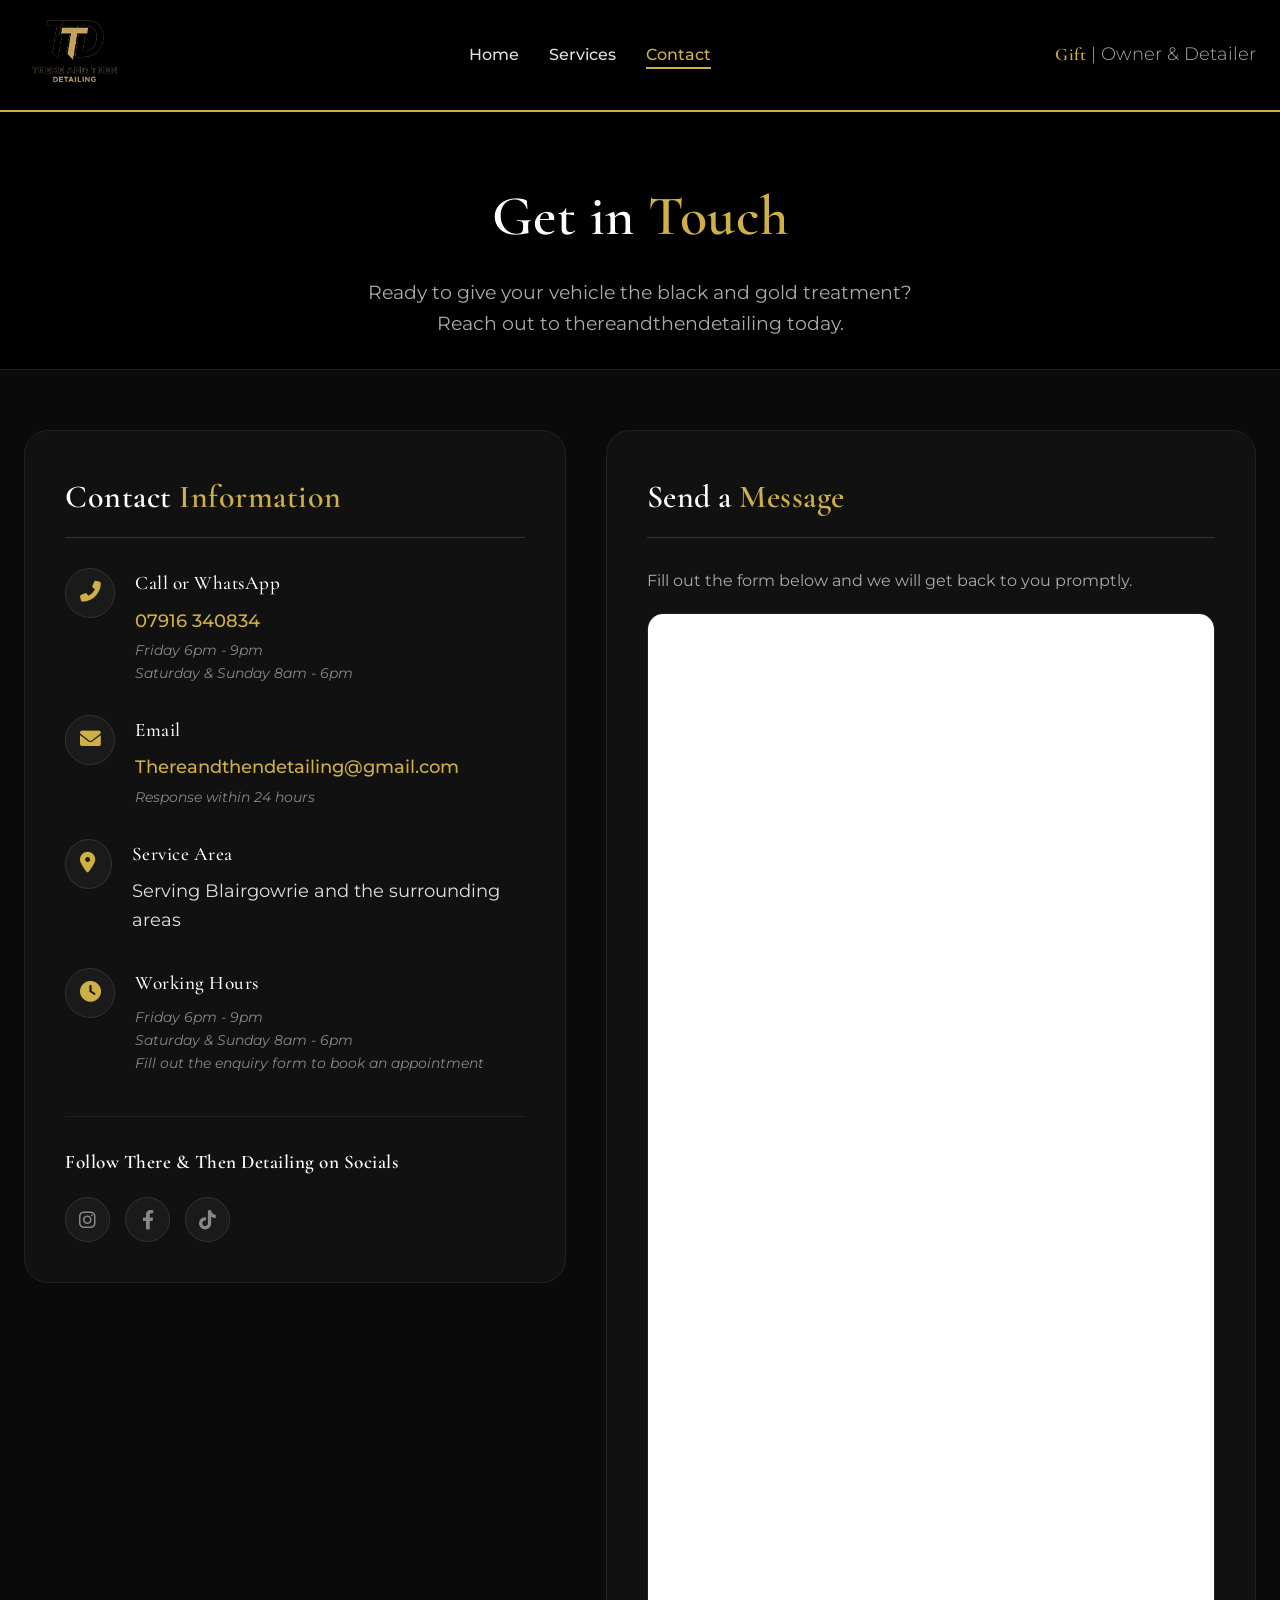
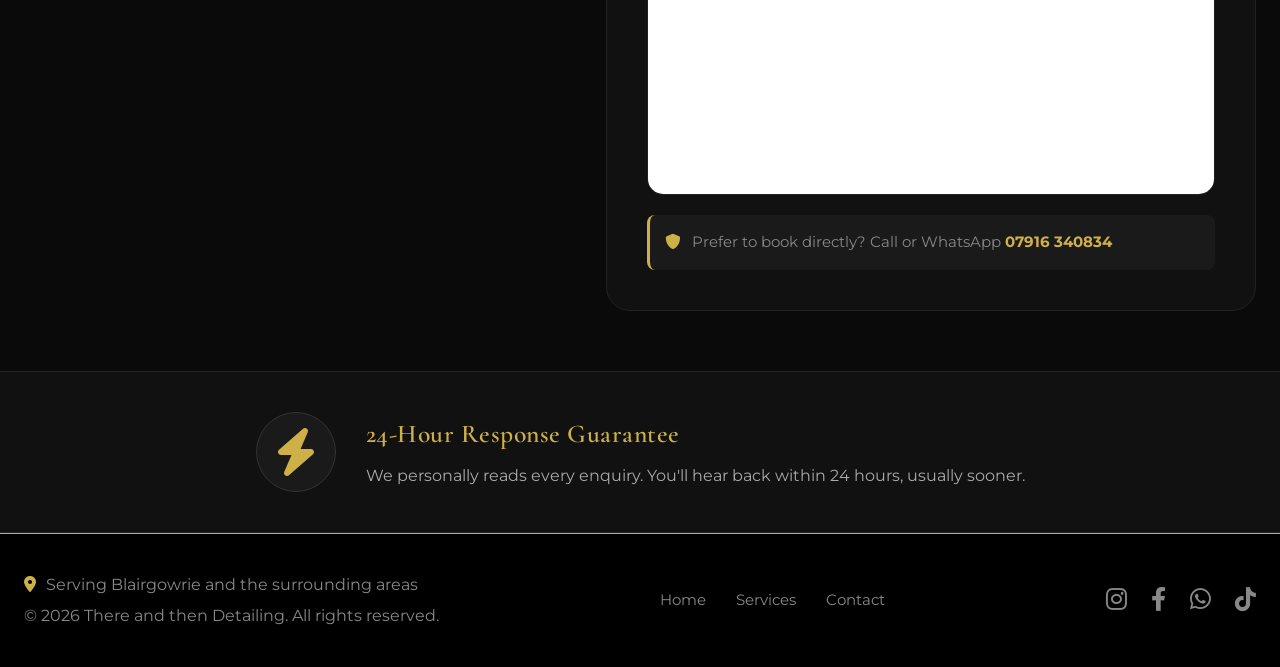
==== commit adbccd50: "- further changes made" ====
--- a/contact.html
+++ b/contact.html
@@ -6,12 +6,12 @@
   <title>Contact Us | There and then Detailing</title>
   
   <!-- SEO Meta -->
-  <meta name="description" content="Contact There and then Detailing in Scotland. Book Gift for premium mobile car detailing. Call 07916340834 or email Thereandthendetailing@gmail.com">
+  <meta name="description" content="Contact There and then Detailing in Scotland. Book for premium mobile car detailing. Call 07916340834 or email Thereandthendetailing@gmail.com">
   <meta name="keywords" content="contact car detailing Scotland, book valet, Gift detailer, mobile car wash contact">
   
   <!-- Open Graph -->
   <meta property="og:title" content="Contact There and then Detailing | Scotland">
-  <meta property="og:description" content="Get in touch with Gift for premium black and gold detailing services.">
+  <meta property="og:description" content="Get in touch with thereandthendetailing for premium black and gold detailing services.">
   <meta property="og:image" content="images/social-preview.jpg">
   
   <!-- Fonts & Icons -->
@@ -50,7 +50,7 @@
   <section class="contact-hero">
     <div class="container">
       <h1 class="page-title">Get in <span class="gold-text">Touch</span></h1>
-      <p class="page-subtitle">Ready to give your vehicle the black and gold treatment? Reach out to Gift today.</p>
+      <p class="page-subtitle">Ready to give your vehicle the black and gold treatment? Reach out to thereandthendetailing today.</p>
     </div>
   </section>
 
@@ -128,7 +128,7 @@
         <!-- RIGHT COLUMN - Google Form -->
         <div class="contact-form-card">
           <h2 class="contact-card-title">Send a <span class="gold-text">Message</span></h2>
-          <p class="form-intro">Fill out the form below and Gift will get back to you promptly.</p>
+          <p class="form-intro">Fill out the form below and we will get back to you promptly.</p>
           
           <!-- Embedded Google Form -->
           <div class="form-container">
@@ -158,7 +158,7 @@
         <i class="fas fa-bolt response-icon"></i>
         <div class="response-text">
           <h3>24-Hour Response Guarantee</h3>
-          <p>Gift personally reads every enquiry. You'll hear back within 24 hours, usually sooner.</p>
+          <p>We personally reads every enquiry. You'll hear back within 24 hours, usually sooner.</p>
         </div>
       </div>
     </div>
@@ -168,7 +168,7 @@
   <footer class="footer">
     <div class="container footer-content">
       <div class="footer-info">
-        <p><i class="fas fa-map-marker-alt gold-icon"></i> Serving all Scotland</p>
+        <p><i class="fas fa-map-marker-alt gold-icon"></i> Serving Blairgowrie and the surrounding areas</p>
         <p>&copy; 2026 There and then Detailing. All rights reserved.</p>
       </div>
       <div class="footer-nav">
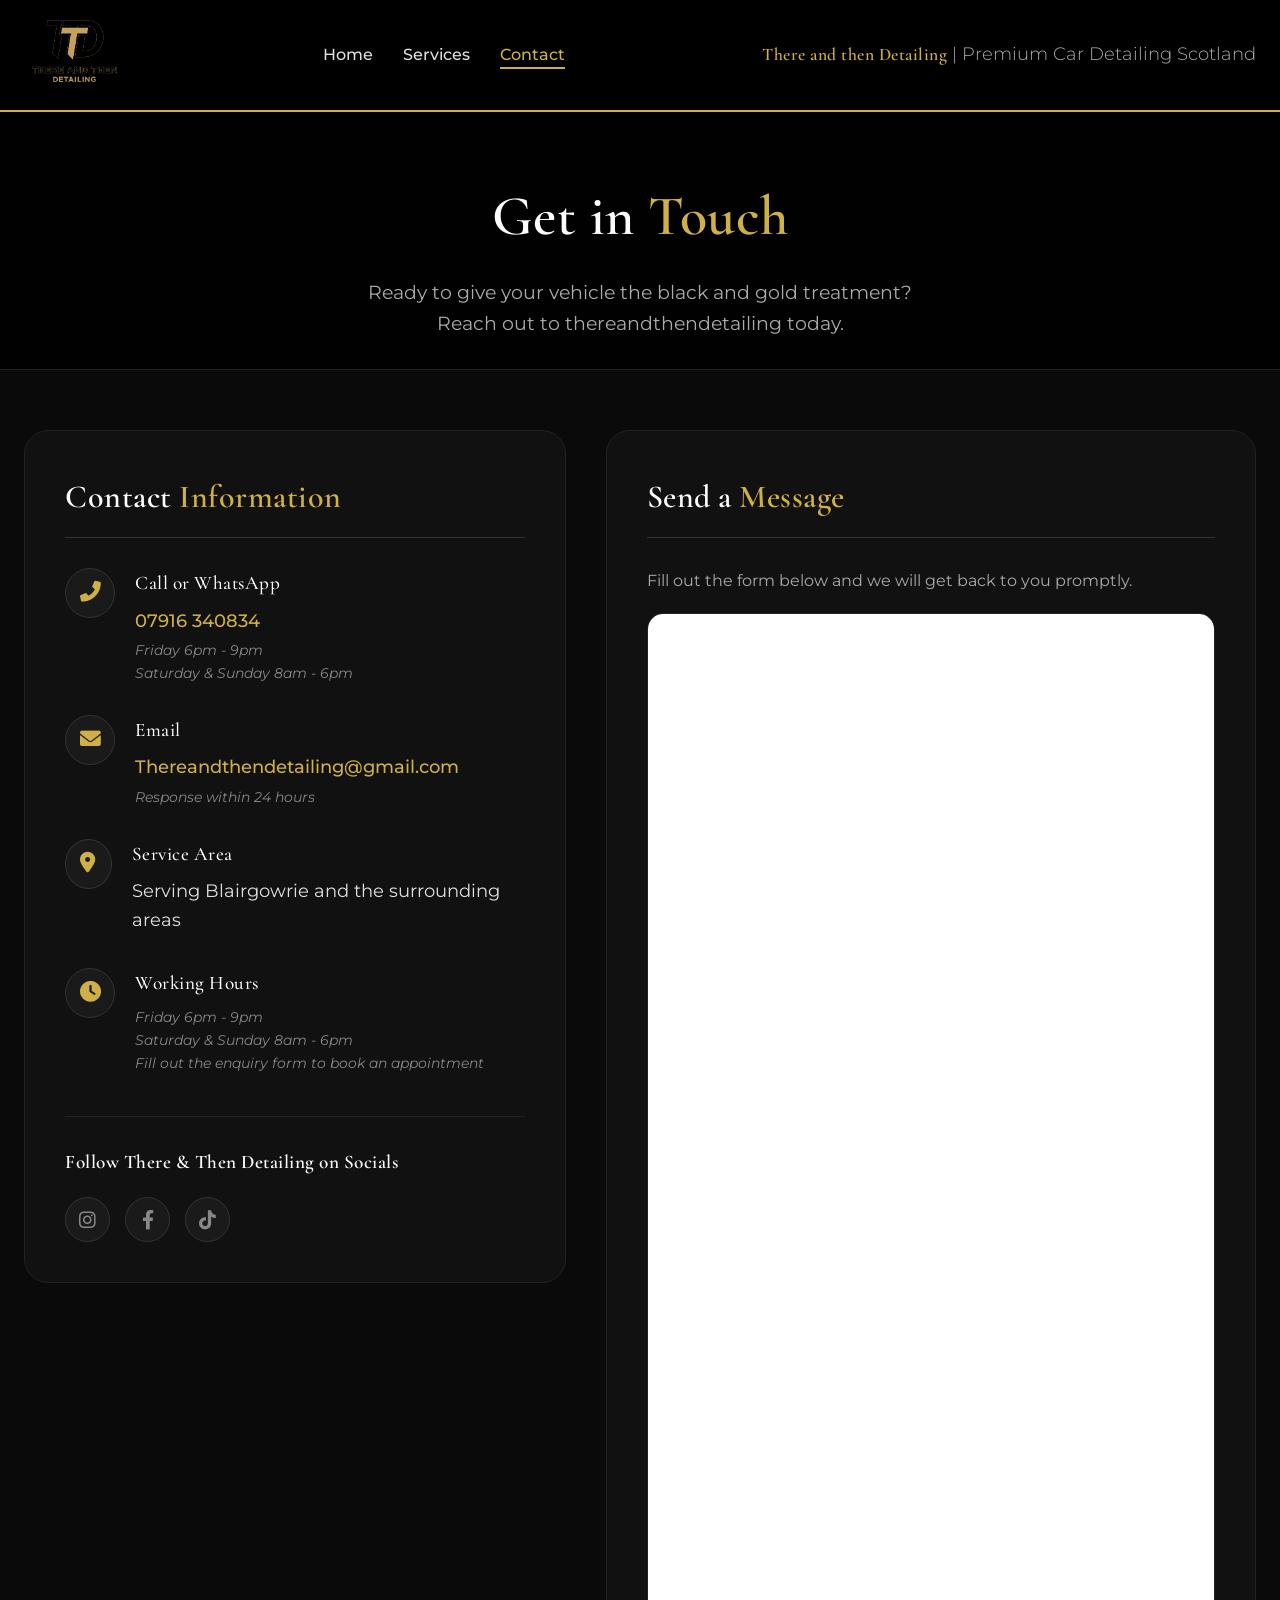
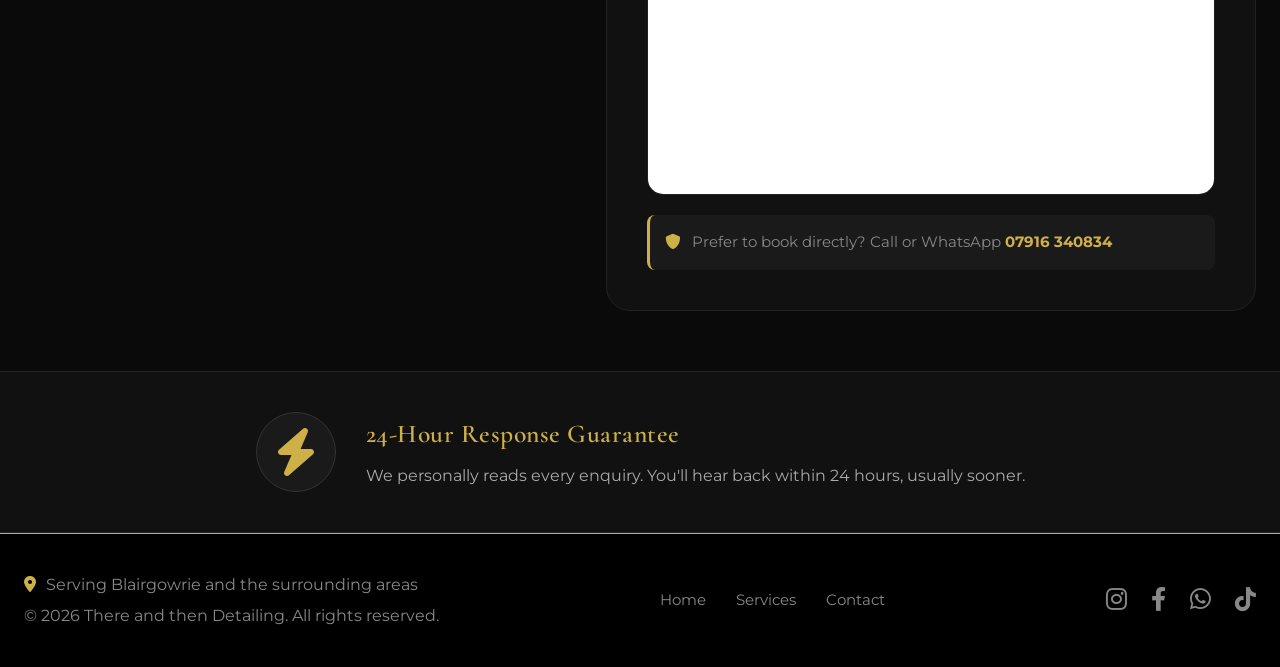
==== commit 183b3a0b: "- removed clients name" ====
--- a/contact.html
+++ b/contact.html
@@ -41,7 +41,7 @@
         </ul>
       </nav>
       <div class="owner-tag">
-        <span class="gold-text">Gift</span> <span class="owner-title">| Owner & Detailer</span>
+        <span class="gold-text">There and then Detailing</span> <span class="owner-title">| Premium Car Detailing Scotland</span>
       </div>
     </div>
   </header>
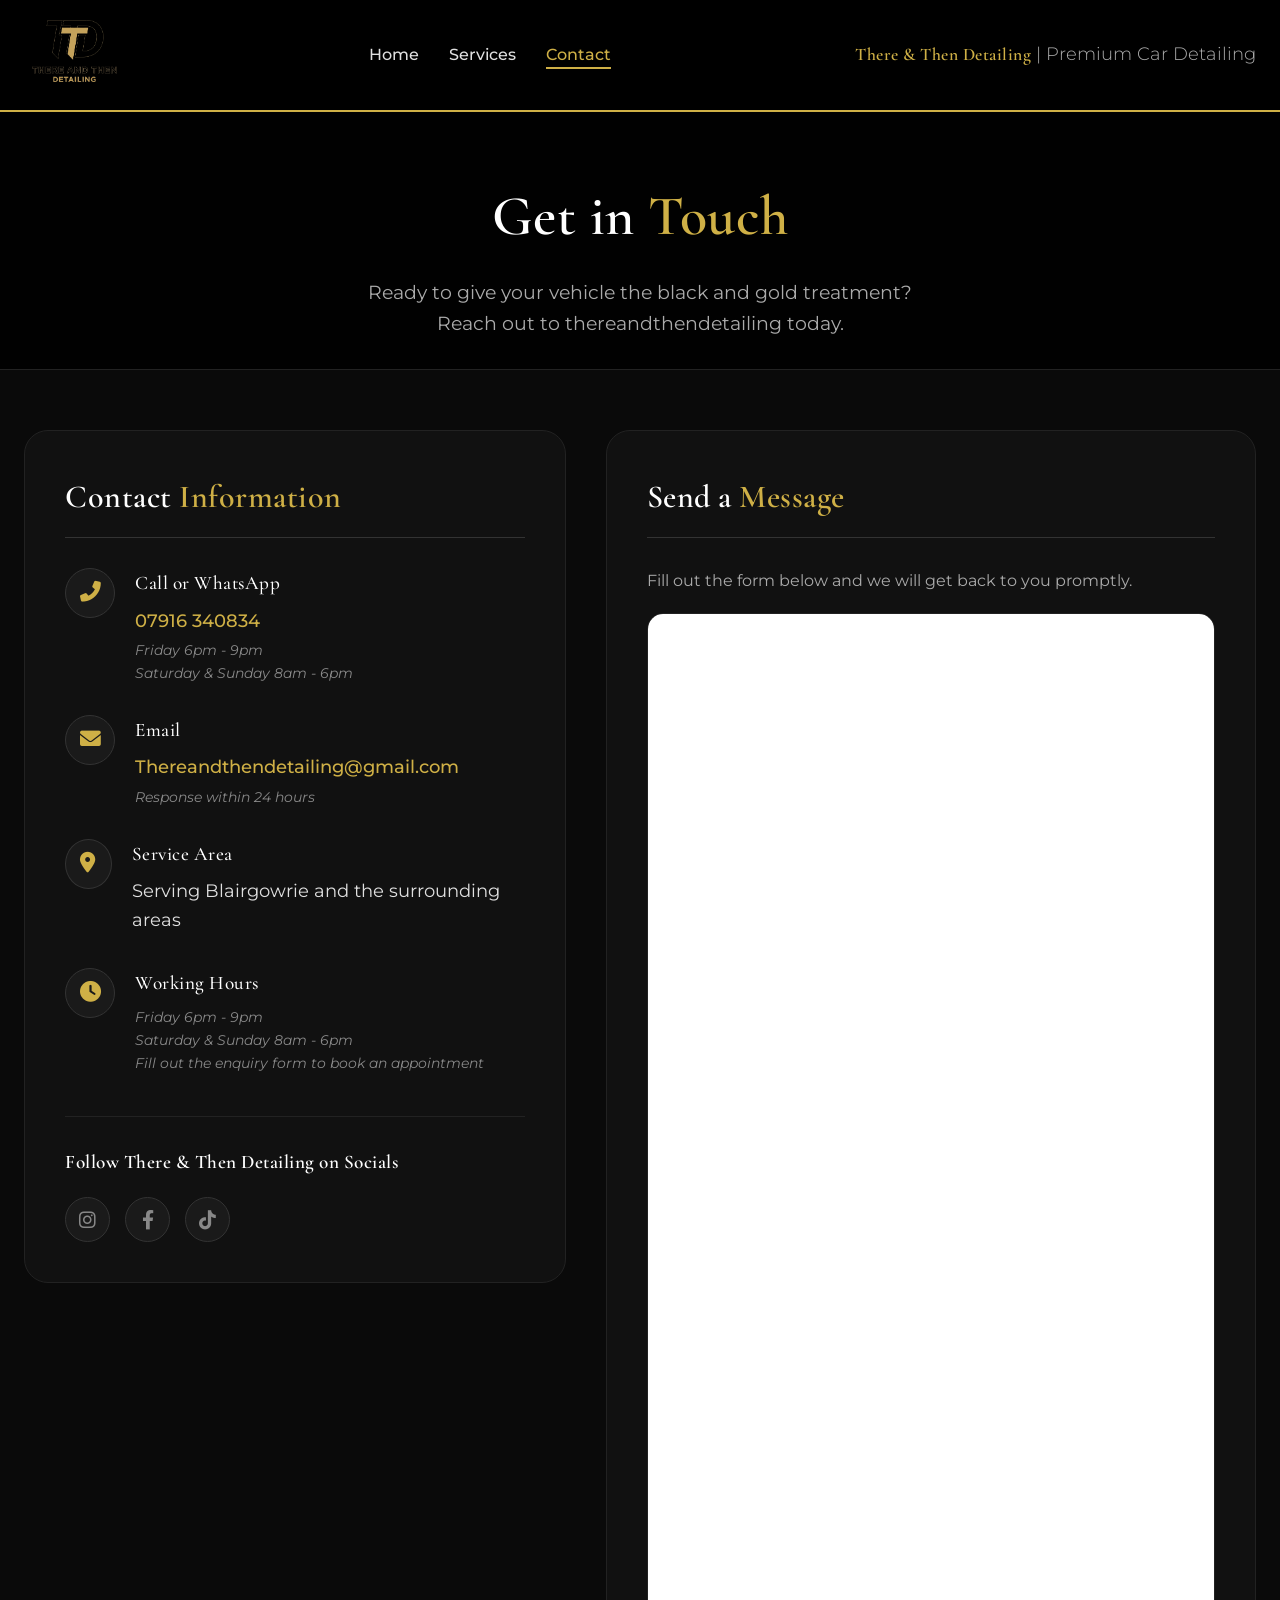
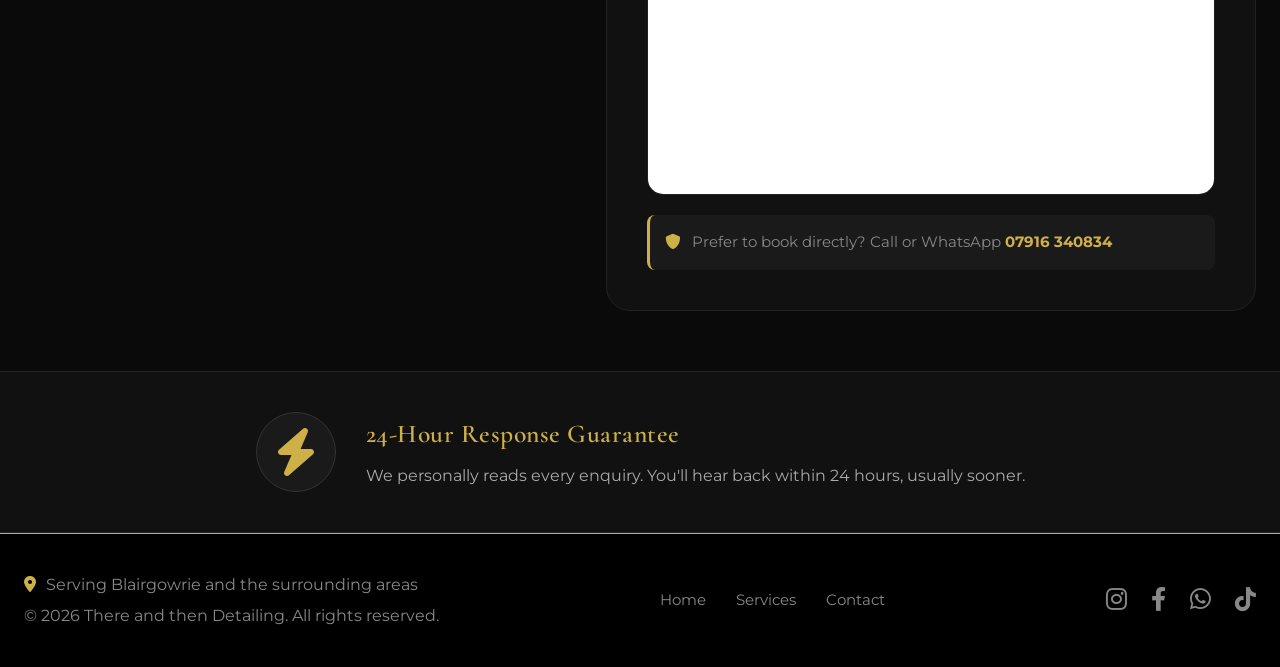
==== commit a6e44105: "- made updates to the title" ====
--- a/contact.html
+++ b/contact.html
@@ -41,7 +41,7 @@
         </ul>
       </nav>
       <div class="owner-tag">
-        <span class="gold-text">There and then Detailing</span> <span class="owner-title">| Premium Car Detailing Scotland</span>
+        <span class="gold-text">There & Then Detailing</span> <span class="owner-title">| Premium Car Detailing</span>
       </div>
     </div>
   </header>
